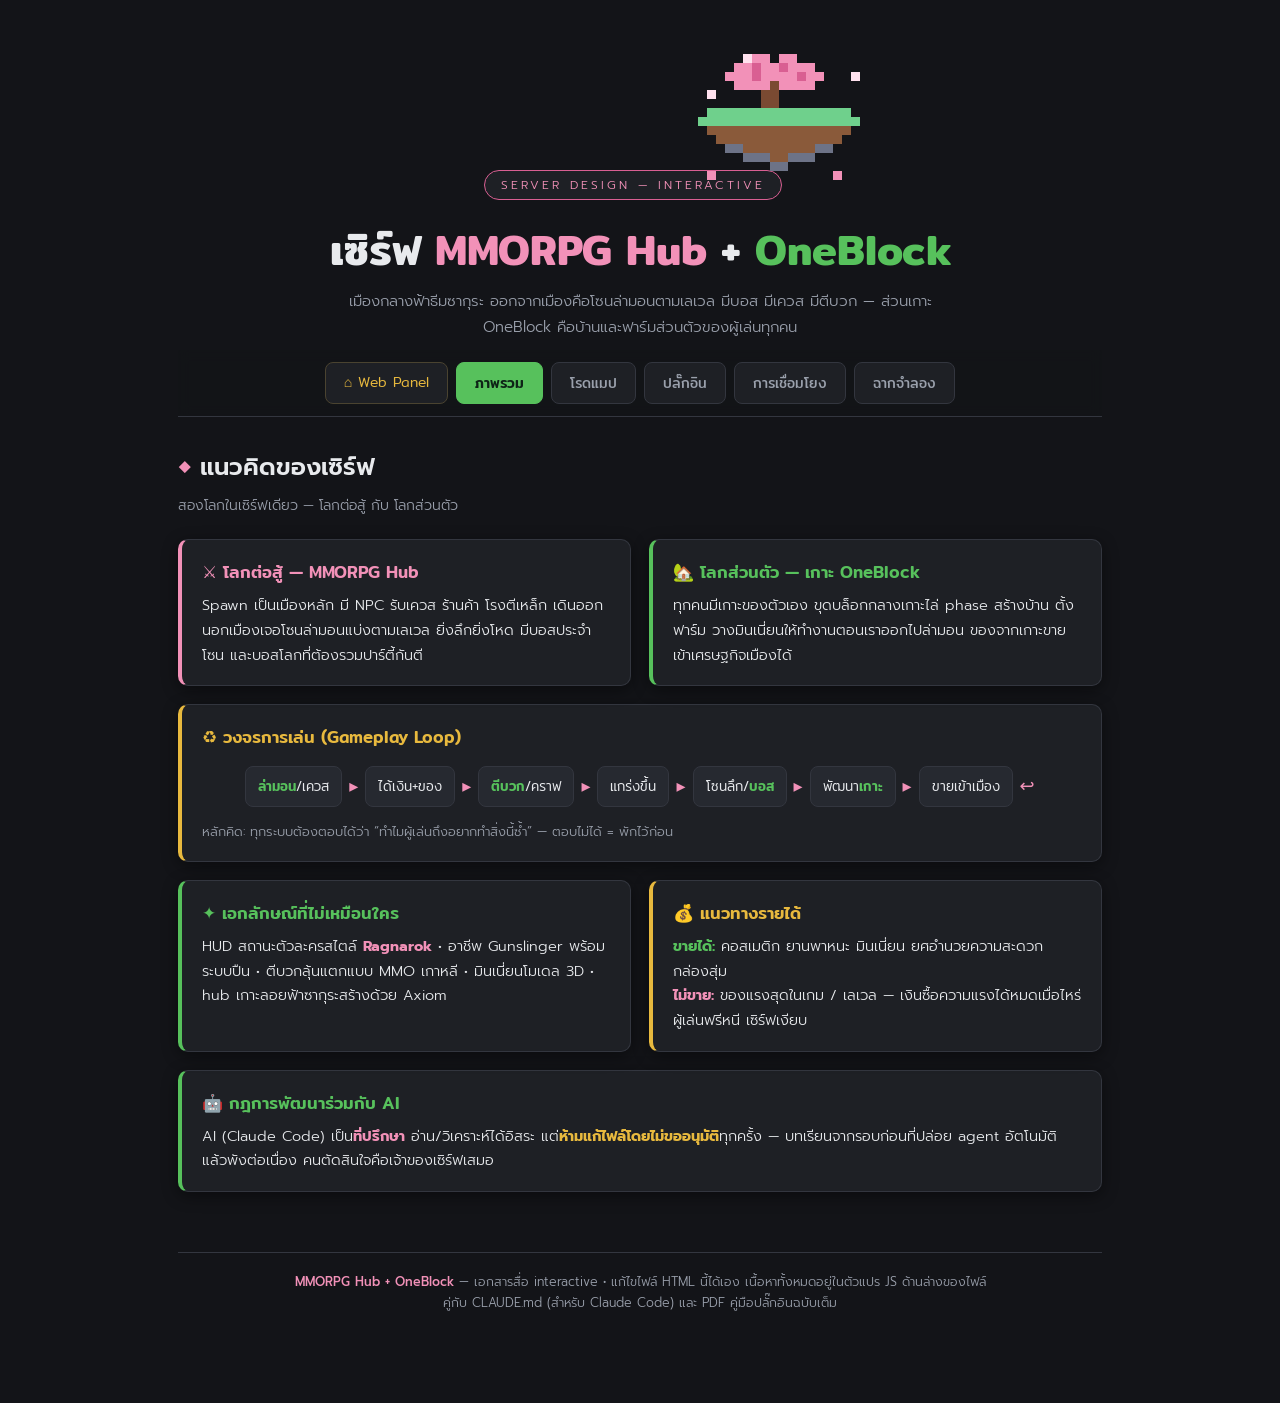
==== plan.html @ 35eacc2f "รวมแผนเซิร์ฟ interactive เข้าเว็บเป็น plan.html + เปลี่ยนธีมทั้งเว็บเป็นโทนเข้มเรียบสไตล์ Minecraft " ====
<!DOCTYPE html>
<html lang="th">
<head>
<meta charset="UTF-8">
<meta name="viewport" content="width=device-width, initial-scale=1.0">
<title>แผนเซิร์ฟ MMORPG Hub + OneBlock</title>
<style>
  @import url('https://fonts.googleapis.com/css2?family=Mitr:wght@400;500;600&family=Prompt:wght@300;400;500;700&display=swap');

  :root{
    /* ธีม Minecraft โทนเข้มเรียบ — ชุดเดียวกับ web panel */
    --night:#131418;       /* พื้นหลังหลัก (deepslate) */
    --panel:#1e2025;       /* กล่อง */
    --panel2:#262930;
    --line:#33363f;        /* เส้นขอบบาง เรียบ */
    --sakura:#f291b8;      /* ซากุระ (ธีมเมือง hub) */
    --sakura-d:#d95f92;
    --grass:#57c15c;       /* เขียวหญ้า Minecraft */
    --gold:#e8b93e;        /* ทอง XP */
    --sky:#58a6ff;
    --text:#e8eaed;
    --dim:#9aa0ac;
    --shadow:0 4px 16px rgba(0,0,0,.45);
  }
  *{margin:0;padding:0;box-sizing:border-box;}
  html{scroll-behavior:smooth;}
  body{
    background:var(--night);
    color:var(--text);
    font-family:'Prompt','Sarabun',system-ui,sans-serif;
    font-weight:300;
    line-height:1.7;
  }
  h1,h2,h3,.mc{font-family:'Mitr','Prompt',sans-serif;}

  .wrap{max-width:960px;margin:0 auto;padding:0 18px 90px;}

  /* ---------- HERO ---------- */
  header{text-align:center;padding:46px 0 10px;}
  .eyebrow{
    display:inline-block;font-size:12px;letter-spacing:3px;color:var(--sakura);
    border:1px solid var(--sakura-d);border-radius:20px;padding:4px 16px;
    background:var(--panel);margin-bottom:22px;
  }
  #island{margin:8px auto 6px;image-rendering:pixelated;}
  header h1{font-size:clamp(26px,5vw,42px);font-weight:600;line-height:1.35;}
  header h1 .pink{color:var(--sakura);}
  header h1 .green{color:var(--grass);}
  header p.sub{color:var(--dim);max-width:620px;margin:10px auto 0;font-size:15px;}

  /* ---------- HOTBAR NAV ---------- */
  nav{
    position:sticky;top:0;z-index:50;display:flex;justify-content:center;gap:8px;
    padding:12px 6px;background:rgba(19,20,24,.9);backdrop-filter:blur(6px);
    border-bottom:1px solid var(--line);flex-wrap:wrap;
  }
  nav button, nav a.back{
    font-family:'Mitr',sans-serif;font-size:14px;color:var(--dim);
    background:var(--panel);border:1px solid var(--line);border-radius:8px;
    padding:8px 18px;cursor:pointer;transition:all .12s;text-decoration:none;display:inline-block;
  }
  nav button:hover, nav a.back:hover{color:var(--text);border-color:var(--grass);}
  nav button.on{
    color:#0e2417;background:var(--grass);border-color:var(--grass);font-weight:500;
  }
  nav a.back{color:var(--gold);border-color:#4a4330;}
  nav button:focus-visible{outline:3px solid var(--gold);outline-offset:2px;}

  main section{display:none;padding-top:30px;}
  main section.show{display:block;animation:fade .3s ease;}
  @keyframes fade{from{opacity:0;transform:translateY(8px);}to{opacity:1;transform:none;}}
  @media (prefers-reduced-motion:reduce){ main section.show{animation:none;} }

  .sec-title{font-size:24px;font-weight:600;margin-bottom:6px;}
  .sec-title::before{content:"◆ ";color:var(--sakura);}
  .sec-sub{color:var(--dim);font-size:14px;margin-bottom:22px;}

  /* ---------- PANELS — สีคาดซ้ายบอกหมวด แยกกันชัด ---------- */
  .panel{
    background:var(--panel);border:1px solid var(--line);border-left:4px solid var(--grass);
    border-radius:10px;box-shadow:var(--shadow);
    padding:18px 20px;margin-bottom:18px;
  }
  .panel h3{font-size:17px;font-weight:500;color:var(--grass);margin-bottom:6px;}
  .panel.pink{border-left-color:var(--sakura);}
  .panel.pink h3{color:var(--sakura);}
  .panel.gold{border-left-color:var(--gold);}
  .panel.gold h3{color:var(--gold);}
  .panel p{font-size:14.5px;}
  .grid2{display:grid;grid-template-columns:1fr 1fr;gap:18px;}
  @media(max-width:680px){.grid2{grid-template-columns:1fr;}}

  /* ---------- GAMEPLAY LOOP ---------- */
  .loop{display:flex;flex-wrap:wrap;justify-content:center;align-items:center;gap:4px;margin:14px 0;}
  .loop .node{
    background:var(--panel2);border:1px solid var(--line);border-radius:8px;padding:8px 12px;
    font-size:13.5px;font-family:'Mitr';
  }
  .loop .node b{color:var(--grass);font-weight:500;}
  .loop .arw{color:var(--sakura);font-size:18px;padding:0 3px;}

  /* ---------- ROADMAP — สีคาดซ้ายประจำเฟส ---------- */
  .phase{
    border:1px solid var(--line);border-left:4px solid var(--grass);border-radius:10px;
    background:var(--panel);box-shadow:var(--shadow);
    margin-bottom:18px;position:relative;overflow:hidden;
  }
  .phase.p2{border-left-color:var(--sky);}
  .phase.p3{border-left-color:var(--gold);}
  .phase.p4{border-left-color:var(--sakura);}
  .phase .ph-head{
    display:flex;align-items:center;gap:12px;padding:12px 18px;cursor:pointer;
    border-bottom:1px solid var(--line);
  }
  .phase .lv{
    font-family:'Mitr';font-size:13px;background:var(--grass);color:#0e2417;
    padding:3px 12px;border-radius:7px;white-space:nowrap;
  }
  .phase.p2 .lv{background:var(--sky);color:#0d2236;}
  .phase.p3 .lv{background:var(--gold);color:#3a2a08;}
  .phase.p4 .lv{background:var(--sakura);color:#3a0f24;}
  .phase .ph-head h3{font-size:17px;font-weight:500;flex:1;}
  .phase .ph-head .goal{font-size:12.5px;color:var(--dim);display:block;font-weight:300;font-family:'Prompt';}
  .phase .chev{color:var(--sakura);font-family:'Mitr';transition:transform .15s;}
  .phase.open .chev{transform:rotate(90deg);}
  .phase .ph-body{display:none;padding:14px 20px;}
  .phase.open .ph-body{display:block;}
  .quest{display:flex;gap:10px;align-items:flex-start;font-size:14px;padding:5px 0;cursor:pointer;}
  .quest .box{
    width:18px;height:18px;min-width:18px;border:2px solid var(--line);border-radius:4px;
    background:var(--night);margin-top:4px;position:relative;
  }
  .quest.done .box{background:var(--grass);border-color:var(--grass);}
  .quest.done .box::after{content:"✕";position:absolute;inset:-4px 0 0 2px;color:#0e2417;font-size:13px;font-weight:700;}
  .quest.done span{color:var(--dim);text-decoration:line-through;}
  .xpwrap{padding:0 20px 16px;}
  .xpbar{height:12px;border:1px solid var(--line);border-radius:6px;background:var(--night);overflow:hidden;}
  .xpbar i{display:block;height:100%;background:repeating-linear-gradient(90deg,var(--grass) 0 8px,#46a34b 8px 16px);width:0;transition:width .3s;}
  .xptext{font-size:11.5px;color:var(--dim);margin-top:4px;font-family:'Mitr';}

  /* ---------- PLUGIN GRID ---------- */
  .filters{display:flex;gap:8px;flex-wrap:wrap;margin-bottom:16px;}
  .filters button{
    font-family:'Mitr';font-size:12.5px;background:var(--panel);color:var(--dim);
    border:1px solid var(--line);border-radius:8px;padding:5px 14px;cursor:pointer;
  }
  .filters button.on{color:#0e2417;background:var(--grass);border-color:var(--grass);}
  .pgrid{display:grid;grid-template-columns:repeat(auto-fill,minmax(210px,1fr));gap:14px;}
  .pcard{
    border:1px solid var(--line);border-top:4px solid var(--line);border-radius:10px;
    background:var(--panel);box-shadow:var(--shadow);
    padding:12px 14px;cursor:pointer;transition:transform .12s,border-color .12s;
  }
  .pcard:hover{transform:translateY(-3px);}
  .pcard .tier{font-size:10.5px;letter-spacing:1.5px;font-family:'Mitr';}
  .pcard h4{font-family:'Mitr';font-weight:500;font-size:16px;margin:2px 0 4px;}
  .pcard p{font-size:12.5px;color:var(--dim);line-height:1.55;}
  .pcard[data-cat="found"]{border-top-color:var(--grass);}  .pcard[data-cat="found"] .tier{color:var(--grass);}
  .pcard[data-cat="core"]{border-top-color:var(--sakura);}  .pcard[data-cat="core"] .tier{color:var(--sakura);}
  .pcard[data-cat="eco"]{border-top-color:var(--gold);}     .pcard[data-cat="eco"] .tier{color:var(--gold);}
  .pcard[data-cat="safe"]{border-top-color:var(--sky);}     .pcard[data-cat="safe"] .tier{color:var(--sky);}

  /* ---------- MODAL ---------- */
  .modal-bg{
    position:fixed;inset:0;background:rgba(10,12,22,.8);z-index:100;
    display:none;align-items:flex-start;justify-content:center;padding:30px 14px;overflow-y:auto;
  }
  .modal-bg.show{display:flex;}
  .modal{
    background:var(--panel);border:1px solid var(--line);border-top:4px solid var(--sakura);
    border-radius:12px;box-shadow:var(--shadow);
    max-width:640px;width:100%;padding:22px 24px;position:relative;
  }
  .modal .close{
    position:absolute;top:10px;right:12px;background:var(--night);color:var(--sakura);
    border:1px solid var(--line);border-radius:7px;font-family:'Mitr';font-size:14px;padding:2px 12px;cursor:pointer;
  }
  .modal h3{font-size:21px;font-weight:600;color:var(--sakura);margin-bottom:2px;}
  .modal .cat{font-size:12px;color:var(--dim);font-family:'Mitr';letter-spacing:1px;margin-bottom:12px;}
  .modal h5{font-family:'Mitr';font-weight:500;font-size:14px;color:var(--grass);margin:14px 0 4px;}
  .modal h5::before{content:"▸ ";color:var(--sakura);}
  .modal p,.modal li{font-size:14px;}
  .modal ul{margin-left:20px;}
  .cmd{width:100%;border-collapse:collapse;margin-top:6px;font-size:12.5px;}
  .cmd td{border:1px solid var(--line);padding:5px 9px;vertical-align:top;}
  .cmd td:first-child{font-family:'Consolas',monospace;color:var(--gold);white-space:nowrap;background:var(--night);}

  /* ---------- LAYERS — เลขชั้นสีทึบ มองแยกชั้นทันที ---------- */
  .layer{display:flex;gap:0;border:1px solid var(--line);border-radius:10px;box-shadow:var(--shadow);margin-bottom:10px;background:var(--panel);overflow:hidden;}
  .layer .no{
    min-width:56px;display:flex;align-items:center;justify-content:center;
    font-family:'Mitr';font-size:20px;font-weight:600;color:#131418;
  }
  .layer .lb{padding:10px 16px;flex:1;}
  .layer .lb b{font-family:'Mitr';font-weight:500;font-size:15px;display:block;}
  .layer .lb span{font-size:13px;color:var(--dim);}
  .layer .lb .chips{margin-top:5px;display:flex;flex-wrap:wrap;gap:5px;}
  .chip{font-size:11.5px;font-family:'Mitr';border:1px solid var(--line);border-radius:6px;padding:1px 9px;background:var(--night);color:var(--dim);}
  .l5 .no{background:var(--sakura);} .l4 .no{background:#b07ce8;} .l3 .no{background:var(--gold);}
  .l2 .no{background:var(--sky);} .l1 .no{background:var(--grass);}
  .l5{border-left:4px solid var(--sakura);} .l4{border-left:4px solid #b07ce8;} .l3{border-left:4px solid var(--gold);}
  .l2{border-left:4px solid var(--sky);} .l1{border-left:4px solid var(--grass);}
  .dig{text-align:center;color:var(--dim);font-size:12px;margin:2px 0 8px;font-family:'Mitr';}

  /* ---------- SCENARIOS ---------- */
  .scn-tabs{display:flex;gap:6px;flex-wrap:wrap;margin-bottom:16px;}
  .scn-tabs button{
    font-family:'Mitr';font-size:13px;background:var(--panel);color:var(--dim);
    border:1px solid var(--line);border-radius:8px;padding:6px 14px;cursor:pointer;
  }
  .scn-tabs button.on{background:var(--grass);color:#0e2417;border-color:var(--grass);}
  .dialog{border:1px solid var(--line);border-left:4px solid var(--gold);border-radius:10px;background:var(--panel);box-shadow:var(--shadow);padding:18px 20px;min-height:170px;}
  .dialog .who{font-family:'Mitr';color:var(--gold);font-size:13px;letter-spacing:1px;}
  .dialog .txt{font-size:15px;margin:6px 0 14px;min-height:64px;}
  .dialog .txt b{color:var(--sakura);font-weight:500;}
  .dialog .ctr{display:flex;justify-content:space-between;align-items:center;}
  .dialog .step-ind{font-family:'Mitr';font-size:12px;color:var(--dim);}
  .dialog button{
    font-family:'Mitr';font-size:14px;background:var(--sakura);color:#3a0f24;
    border:none;border-radius:8px;padding:7px 18px;cursor:pointer;
  }
  .dialog button:hover:not(:disabled){background:#f6a8ca;}
  .dialog button:disabled{opacity:.35;cursor:default;}

  footer{margin-top:60px;text-align:center;color:var(--dim);font-size:12.5px;border-top:1px solid var(--line);padding-top:18px;}
  footer b{color:var(--sakura);font-weight:500;}
</style>
</head>
<body>
<div class="wrap">

<header>
  <div class="eyebrow">SERVER DESIGN — INTERACTIVE</div>
  <div id="island"></div>
  <h1>เซิร์ฟ <span class="pink">MMORPG Hub</span> + <span class="green">OneBlock</span></h1>
  <p class="sub">เมืองกลางฟ้าธีมซากุระ ออกจากเมืองคือโซนล่ามอนตามเลเวล มีบอส มีเควส มีตีบวก — ส่วนเกาะ OneBlock คือบ้านและฟาร์มส่วนตัวของผู้เล่นทุกคน</p>
</header>

<nav id="nav">
  <a class="back" href="index.html">⌂ Web Panel</a>
  <button data-t="overview" class="on">ภาพรวม</button>
  <button data-t="roadmap">โรดแมป</button>
  <button data-t="plugins">ปลั๊กอิน</button>
  <button data-t="arch">การเชื่อมโยง</button>
  <button data-t="scn">ฉากจำลอง</button>
</nav>

<main>

<!-- ============ OVERVIEW ============ -->
<section id="overview" class="show">
  <div class="sec-title">แนวคิดของเซิร์ฟ</div>
  <div class="sec-sub">สองโลกในเซิร์ฟเดียว — โลกต่อสู้ กับ โลกส่วนตัว</div>

  <div class="grid2">
    <div class="panel pink">
      <h3>⚔ โลกต่อสู้ — MMORPG Hub</h3>
      <p>Spawn เป็นเมืองหลัก มี NPC รับเควส ร้านค้า โรงตีเหล็ก เดินออกนอกเมืองเจอโซนล่ามอนแบ่งตามเลเวล ยิ่งลึกยิ่งโหด มีบอสประจำโซน และบอสโลกที่ต้องรวมปาร์ตี้กันตี</p>
    </div>
    <div class="panel">
      <h3>🏡 โลกส่วนตัว — เกาะ OneBlock</h3>
      <p>ทุกคนมีเกาะของตัวเอง ขุดบล็อกกลางเกาะไล่ phase สร้างบ้าน ตั้งฟาร์ม วางมินเนี่ยนให้ทำงานตอนเราออกไปล่ามอน ของจากเกาะขายเข้าเศรษฐกิจเมืองได้</p>
    </div>
  </div>

  <div class="panel gold">
    <h3>♻ วงจรการเล่น (Gameplay Loop)</h3>
    <div class="loop">
      <span class="node"><b>ล่ามอน</b>/เควส</span><span class="arw">▸</span>
      <span class="node">ได้เงิน+ของ</span><span class="arw">▸</span>
      <span class="node"><b>ตีบวก</b>/คราฟ</span><span class="arw">▸</span>
      <span class="node">แกร่งขึ้น</span><span class="arw">▸</span>
      <span class="node">โซนลึก/<b>บอส</b></span><span class="arw">▸</span>
      <span class="node">พัฒนา<b>เกาะ</b></span><span class="arw">▸</span>
      <span class="node">ขายเข้าเมือง</span><span class="arw">↩</span>
    </div>
    <p style="color:var(--dim);font-size:13px;">หลักคิด: ทุกระบบต้องตอบได้ว่า &ldquo;ทำไมผู้เล่นถึงอยากทำสิ่งนี้ซ้ำ&rdquo; — ตอบไม่ได้ = พักไว้ก่อน</p>
  </div>

  <div class="grid2">
    <div class="panel">
      <h3>✦ เอกลักษณ์ที่ไม่เหมือนใคร</h3>
      <p>HUD สถานะตัวละครสไตล์ <b style="color:var(--sakura)">Ragnarok</b> &bull; อาชีพ Gunslinger พร้อมระบบปืน &bull; ตีบวกลุ้นแตกแบบ MMO เกาหลี &bull; มินเนี่ยนโมเดล 3D &bull; hub เกาะลอยฟ้าซากุระสร้างด้วย Axiom</p>
    </div>
    <div class="panel gold">
      <h3>💰 แนวทางรายได้</h3>
      <p><b style="color:var(--grass)">ขายได้:</b> คอสเมติก ยานพาหนะ มินเนี่ยน ยศอำนวยความสะดวก กล่องสุ่ม<br>
      <b style="color:var(--sakura)">ไม่ขาย:</b> ของแรงสุดในเกม / เลเวล — เงินซื้อความแรงได้หมดเมื่อไหร่ ผู้เล่นฟรีหนี เซิร์ฟเงียบ</p>
    </div>
  </div>

  <div class="panel">
    <h3>🤖 กฎการพัฒนาร่วมกับ AI</h3>
    <p>AI (Claude Code) เป็น<b style="color:var(--sakura)">ที่ปรึกษา</b> อ่าน/วิเคราะห์ได้อิสระ แต่<b style="color:var(--gold)">ห้ามแก้ไฟล์โดยไม่ขออนุมัติ</b>ทุกครั้ง — บทเรียนจากรอบก่อนที่ปล่อย agent อัตโนมัติแล้วพังต่อเนื่อง คนตัดสินใจคือเจ้าของเซิร์ฟเสมอ</p>
  </div>
</section>

<!-- ============ ROADMAP ============ -->
<section id="roadmap">
  <div class="sec-title">โรดแมป 4 เฟส</div>
  <div class="sec-sub">คลิกหัวข้อเพื่อกางเควสของแต่ละเฟส — ติ๊กงานที่ทำเสร็จได้เลย (XP bar จะขยับ)</div>
  <div id="phases"></div>
  <div class="panel pink">
    <h3>ทำไมต้องเรียงแบบนี้</h3>
    <p>ทำ &ldquo;สนุกใน 30 นาทีแรก&rdquo; ให้ได้ก่อน แล้วค่อยเติมของที่ทำให้คนอยู่ยาว — ห้ามลงปลั๊กอินทีเดียว 20 ตัว เพราะ balance ไม่ไหวและ config ชนกัน (เจอมาแล้ว)</p>
  </div>
</section>

<!-- ============ PLUGINS ============ -->
<section id="plugins">
  <div class="sec-title">คลังปลั๊กอิน</div>
  <div class="sec-sub">คลิกการ์ดเพื่อดูหลักการทำงาน คำสั่ง และการเชื่อมกับตัวอื่น</div>
  <div class="filters" id="filters">
    <button data-f="all" class="on">ทั้งหมด</button>
    <button data-f="found">รากฐาน</button>
    <button data-f="core">เนื้อหาเกม</button>
    <button data-f="eco">เศรษฐกิจ/UI</button>
    <button data-f="safe">ความปลอดภัย</button>
  </div>
  <div class="pgrid" id="pgrid"></div>
</section>

<!-- ============ ARCHITECTURE ============ -->
<section id="arch">
  <div class="sec-title">สถาปัตยกรรม 5 ชั้น</div>
  <div class="sec-sub">ชั้นล่างคือรากฐานที่ทุกตัวพึ่งพา — ลงจากชั้น 1 ขึ้นไปทีละชั้น เทสทุกชั้นก่อนไปต่อ</div>

  <div class="layer l5"><div class="no">5</div><div class="lb"><b>หน้าตา / UI</b><span>แสดงข้อมูลจากทุกชั้นให้ผู้เล่นเห็น ผ่านตัวแปร PlaceholderAPI</span>
    <div class="chips"><span class="chip">TAB</span><span class="chip">DecentHolograms</span><span class="chip">HUD Ragnarok (ItemsAdder)</span></div></div></div>
  <div class="dig">▲ ดึงข้อมูลจากชั้นล่างขึ้นมาแสดง</div>
  <div class="layer l4"><div class="no">4</div><div class="lb"><b>Gameplay</b><span>เนื้อหาเกมจริง: มอน บอส เควส ปาร์ตี้ กล่องสุ่ม ตลาด</span>
    <div class="chips"><span class="chip">MythicMobs</span><span class="chip">BetonQuest</span><span class="chip">Parties</span><span class="chip">Crates</span><span class="chip">AuctionHouse</span></div></div></div>
  <div class="dig">▲ ใช้ไอเทม/อาชีพจากชั้น 3 เป็นวัตถุดิบ</div>
  <div class="layer l3"><div class="no">3</div><div class="lb"><b>ไอเทม / อาชีพ</b><span>อาวุธ ปืน stat อาชีพ texture โมเดล 3D</span>
    <div class="chips"><span class="chip">MMOItems</span><span class="chip">MMOCore</span><span class="chip">ItemsAdder</span><span class="chip">ModelEngine</span></div></div></div>
  <div class="dig">▲ อยู่บนโลก/พื้นที่ของชั้น 2</div>
  <div class="layer l2"><div class="no">2</div><div class="lb"><b>โลก / พื้นที่</b><span>เกาะส่วนตัว เขตโซน NPC ประจำจุด</span>
    <div class="chips"><span class="chip">BentoBox (OneBlock)</span><span class="chip">WorldGuard</span><span class="chip">Citizens</span></div></div></div>
  <div class="dig">▲ ทุกอย่างวิ่งบนรากฐานชั้น 1</div>
  <div class="layer l1"><div class="no">1</div><div class="lb"><b>รากฐาน — ลงก่อนเสมอ</b><span>สิทธิ์ เงิน ตัวกลางข้อมูล คำสั่งพื้นฐาน log ย้อนหลัง</span>
    <div class="chips"><span class="chip">LuckPerms</span><span class="chip">Vault</span><span class="chip">PlaceholderAPI</span><span class="chip">EssentialsX</span><span class="chip">CoreProtect</span></div></div></div>

  <div class="panel" style="margin-top:22px;">
    <h3>เส้นทางข้อมูลที่สำคัญที่สุด 3 เส้น</h3>
    <p style="font-size:13.5px;">
    <b style="color:var(--sakura)">MythicMobs → MMOItems</b> — บอสดรอปไอเทม RPG ได้ตรงๆ (ค่ายพันธมิตร)<br>
    <b style="color:var(--gold)">ทุกตัว → Vault</b> — เงินเควส ร้านค้า ประมูล มอนดรอปเงิน วิ่งผ่านปลั๊กไฟกลางตัวเดียว<br>
    <b style="color:var(--grass)">ทุกตัว → PlaceholderAPI</b> — HUD Ragnarok ดึง HP/เลเวล/เงิน มาโชว์ผ่านตัวแปร เช่น <span style="font-family:monospace;color:var(--gold)">%mmocore_level%</span></p>
  </div>
</section>

<!-- ============ SCENARIOS ============ -->
<section id="scn">
  <div class="sec-title">ฉากจำลอง — ปลั๊กอินทำงานร่วมกันยังไง</div>
  <div class="sec-sub">เลือกฉาก แล้วกด &ldquo;ถัดไป&rdquo; ไล่ดูทีละขั้นเหมือนบทสนทนาในเกม</div>
  <div class="scn-tabs" id="scnTabs"></div>
  <div class="dialog">
    <div class="who" id="dgWho"></div>
    <div class="txt" id="dgTxt"></div>
    <div class="ctr">
      <span class="step-ind" id="dgInd"></span>
      <div>
        <button id="dgPrev">◂ ก่อนหน้า</button>
        <button id="dgNext">ถัดไป ▸</button>
      </div>
    </div>
  </div>
</section>

</main>

<footer>
  <p><b>MMORPG Hub + OneBlock</b> — เอกสารสื่อ interactive &bull; แก้ไขไฟล์ HTML นี้ได้เอง เนื้อหาทั้งหมดอยู่ในตัวแปร JS ด้านล่างของไฟล์<br>คู่กับ CLAUDE.md (สำหรับ Claude Code) และ PDF คู่มือปลั๊กอินฉบับเต็ม</p>
</footer>
</div>

<!-- ============ MODAL ============ -->
<div class="modal-bg" id="modalBg">
  <div class="modal">
    <button class="close" id="mClose">✕ ปิด</button>
    <h3 id="mName"></h3>
    <div class="cat" id="mCat"></div>
    <h5>หลักการทำงาน</h5><p id="mHow"></p>
    <h5>คำสั่งที่ใช้บ่อย</h5><table class="cmd" id="mCmd"></table>
    <h5>เชื่อมกับปลั๊กอินอื่น</h5><p id="mLink"></p>
  </div>
</div>

<script>
/* ================= PIXEL ART: เกาะลอยฟ้าซากุระ ================= */
(function(){
  const map = [
    "......WPP.PP..........",
    ".....PPDPPDPPP........",
    "....PPPDPPPPDPP...W...",
    ".....PPPPTPPPP........",
    "..W.....TT............",
    "........TT............",
    "..GGGGGGGGGGGGGGGG....",
    ".GGGGGGGGGGGGGGGGGG...",
    "..BBBBBBBBBBBBBBBB....",
    "...BBBBBBBBBBBBBB.....",
    "....SSBBBBBBBBSS......",
    "......SSSBBSSS........",
    ".........SS...........",
    "..P.............P....."
  ];
  const col = {P:"#f291b8",D:"#d95f92",W:"#ffe1ee",T:"#7a4a32",G:"#6fd08c",B:"#8a5a3a",S:"#6d7387"};
  const px = 9;
  let sh = [];
  map.forEach((row,y)=>{ [...row].forEach((c,x)=>{ if(col[c]) sh.push(`${x*px}px ${y*px}px 0 ${col[c]}`); }); });
  const el = document.getElementById('island');
  el.style.cssText = `width:${px}px;height:${px}px;box-shadow:${sh.join(',')};margin-bottom:${map.length*px}px;transform:translateX(-${map[0].length*px/2}px);display:inline-block;`;
})();

/* ================= NAV ================= */
const nav = document.getElementById('nav');
nav.addEventListener('click', e=>{
  const b = e.target.closest('button'); if(!b) return;
  nav.querySelectorAll('button').forEach(x=>x.classList.remove('on'));
  b.classList.add('on');
  document.querySelectorAll('main section').forEach(s=>s.classList.remove('show'));
  document.getElementById(b.dataset.t).classList.add('show');
});

/* ================= ROADMAP (state ในหน่วยความจำเท่านั้น) ================= */
const phases = [
 {lv:"เฟส 1", cls:"", name:"แกนเกมขั้นต่ำ", goal:"เป้าหมาย: สนุกภายใน 30 นาทีแรก → เปิดให้เพื่อนเทส", q:[
   "ตั้งเซิร์ฟ Paper + Java 21 + LuckPerms, Vault, PlaceholderAPI, EssentialsX",
   "ความปลอดภัย: CoreProtect + WorldGuard ครอบเขต spawn + backup อัตโนมัติ",
   "Spawn ชั่วคราว + โซนมอน 2-3 โซนแรก (MythicMobs)",
   "อาวุธ/เกราะพื้นฐานประจำโซน (MMOItems)",
   "ระบบเงิน — มอนดรอปเงิน/วัตถุดิบ",
   "Citizens NPC ตัวแรกในเมือง + TAB"]},
 {lv:"เฟส 2", cls:"p2", name:"ความลึกของเกม", goal:"เป้าหมาย: เล่นแล้วมีเป้าให้ไล่", q:[
   "เควสหลักต่อโซน + เควสรายวัน (BetonQuest)",
   "บอสประจำโซน + บอสโลก",
   "ตีบวก/อัปเกรดไอเทม — กำหนดโอกาสสำเร็จ/แตก",
   "อาชีพ 2-3 อาชีพแรก รวม Gunslinger (MMOCore)",
   "HUD สถานะสไตล์ Ragnarok",
   "Party/Guild + Anti-cheat"]},
 {lv:"เฟส 3", cls:"p3", name:"OneBlock + รายได้", goal:"เป้าหมาย: ผู้เล่นอยู่ยาว + เริ่มมีรายได้", q:[
   "ผูกเกาะเข้าเศรษฐกิจหลัก — ของจากเกาะขายในเมืองได้",
   "Island Level ปลดล็อคสิทธิ์ (ขนาดเกาะ/สมาชิก/warp)",
   "มินเนี่ยนช่วยฟาร์ม + คอสเมติก + ยานพาหนะ",
   "ยศ progression + donor + กล่องสุ่ม + ตลาดประมูล",
   "ร้านเติมเงินผูกเว็บ + โหวตเซิร์ฟรับรางวัล",
   "Leaderboard + Hologram"]},
 {lv:"เฟส 4", cls:"p4", name:"โปรเจกต์ขั้นสูง", goal:"เป้าหมาย: ของที่ไม่มีใครเหมือน", q:[
   "Web Panel จัดการไอเทม + พรีวิว (โปรเจกต์แยก)",
   "ระบบปลูกผัก custom มี gameplay จริง (อาจเขียนปลั๊กอินเอง)",
   "นำเข้า map hub เกาะลอยฟ้าซากุระจาก Axiom"]}
];
const phWrap = document.getElementById('phases');
phases.forEach((p,i)=>{
  const d = document.createElement('div');
  d.className = 'phase '+p.cls+(i===0?' open':'');
  d.innerHTML = `<div class="ph-head"><span class="lv">${p.lv}</span>
    <h3>${p.name}<span class="goal">${p.goal}</span></h3><span class="chev">▸</span></div>
    <div class="ph-body">${p.q.map((q,j)=>`<div class="quest" data-p="${i}" data-q="${j}"><span class="box"></span><span>${q}</span></div>`).join('')}</div>
    <div class="xpwrap"><div class="xpbar"><i></i></div><div class="xptext">0 / ${p.q.length} เควสสำเร็จ</div></div>`;
  phWrap.appendChild(d);
  d.querySelector('.ph-head').addEventListener('click',()=>d.classList.toggle('open'));
});
phWrap.addEventListener('click', e=>{
  const q = e.target.closest('.quest'); if(!q) return;
  q.classList.toggle('done');
  const ph = q.closest('.phase');
  const total = ph.querySelectorAll('.quest').length;
  const done = ph.querySelectorAll('.quest.done').length;
  ph.querySelector('.xpbar i').style.width = (done/total*100)+'%';
  ph.querySelector('.xptext').textContent = `${done} / ${total} เควสสำเร็จ${done===total?' — เฟสนี้เคลียร์! ✦':''}`;
});

/* ================= PLUGINS ================= */
const plugins = [
 {n:"LuckPerms",cat:"found",tier:"รากฐาน • ฟรี",s:"จัดการสิทธิ์และกลุ่มยศทุกอย่างในเซิร์ฟ",
  how:"ทุกความสามารถของทุกปลั๊กอินถูกคุมด้วย permission node — LuckPerms คือคนตัดสินว่าใครใช้อะไรได้ ทำงานเป็นกลุ่มยศที่สืบทอดกันได้ เช่น VIP สืบทอดทุกอย่างจาก Member แล้วเพิ่มสิทธิ์พิเศษ",
  cmd:[["/lp creategroup vip","สร้างกลุ่มยศ"],["/lp group vip permission set essentials.fly true","ให้กลุ่มบินได้"],["/lp user Taro parent set vip","ตั้งยศผู้เล่น"],["/lp group vip meta setprefix \"&6[VIP] \"","คำนำหน้าชื่อสีทอง"],["/lp editor","แก้ทั้งหมดผ่านหน้าเว็บ (สะดวกสุด)"]],
  link:"prefix ส่งให้ TAB แสดงบนหัว/tablist • ยศ donor คือคำสั่ง lp ที่ Tebex รันอัตโนมัติหลังเติมเงิน • Island Level ปลดล็อคสิทธิ์ผ่าน permission"},
 {n:"Vault + EssentialsX",cat:"found",tier:"รากฐาน • ฟรี",s:"ปลั๊กไฟกลางระบบเงิน + คำสั่งพื้นฐานครบชุด",
  how:"Vault ไม่มีหน้าตา — เป็นตัวกลางให้ปลั๊กอินเงินคุยภาษาเดียวกัน ส่วน EssentialsX คือชุดคำสั่งพื้นฐาน (บ้าน วาร์ป kit) และเป็นตัวเก็บยอดเงินจริงให้ Vault เสียบ",
  cmd:[["/setspawn , /spawn","ตั้ง/กลับจุดเกิด"],["/sethome , /home","บ้านส่วนตัว (จำกัดตามยศได้)"],["/setwarp โซน1","จุดวาร์ปปากทางเข้าโซน"],["/eco give Taro 1000","ให้เงิน (ใช้เทส)"],["/pay ชื่อ จำนวน","โอนเงินหากัน"]],
  link:"เงินเควส ร้านค้า ประมูล มอนดรอปเงิน — ทุกอย่างวิ่งผ่าน Vault • %vault_eco_balance% โชว์เงินบน HUD"},
 {n:"PlaceholderAPI",cat:"found",tier:"รากฐาน • ฟรี",s:"ตัวแปรกลางเชื่อมข้อมูลทุกปลั๊กอิน — หัวใจของ HUD",
  how:"ปลั๊กอิน A อยากโชว์ข้อมูลของปลั๊กอิน B แค่พิมพ์ตัวแปร %ชื่อ_ค่า% ไม่ต้องรู้จักกันโดยตรง — HUD Ragnarok ทั้งจอสร้างจากตัวแปรพวกนี้",
  cmd:[["/papi ecloud download Vault","โหลดชุดตัวแปรของ Vault"],["/papi parse me %player_health%","เทสตัวแปรกับตัวเอง (ดีบักบ่อยสุด)"],["/papi reload","โหลดใหม่หลังติดตั้ง"]],
  link:"%mmocore_level% → HUD • %vault_eco_balance_formatted% → มุมจอ • %level_island_level% → leaderboard เกาะ • %parties_party_name% → tablist"},
 {n:"MMOItems",cat:"core",tier:"ไอเทม RPG • เสียเงิน",s:"อาวุธ/เกราะมี stat จริง + ตีบวก + ฝังอัญมณี + ปืน",
  how:"สร้างไอเทมที่มีค่า stat จริง (Attack, Crit, HP, Defense) แยก Type และ Tier (Common→Legendary) มีระบบตีบวกในตัว กำหนดโอกาสสำเร็จ/แตกได้ + Gem Socket + เงื่อนไขเลเวล/อาชีพ + สถานีคราฟ custom + รองรับปืน (GUN type) สำหรับ Gunslinger",
  cmd:[["/mi browse","GUI ดูไอเทมทั้งหมด หยิบได้เลย"],["/mi create SWORD ดาบซากุระ","สร้างไอเทมใหม่"],["/mi edit SWORD ดาบซากุระ","แก้ stat แบบจิ้มๆ ไม่ต้องแตะ yml"],["/mi give SWORD ดาบซากุระ Taro","ส่งให้ผู้เล่น"],["/mi station open forge Taro","เปิดสถานีตีบวก"]],
  link:"MythicMobs ดรอปไอเทมนี้ได้ตรงๆ • MMOCore ล็อคของตามอาชีพ/เลเวล • ItemsAdder ให้ texture ผ่าน CustomModelData • ขายในประมูลได้"},
 {n:"MythicMobs",cat:"core",tier:"มอน/บอส • ฟรี+Premium",s:"มอน custom ตั้ง HP สกิล ดรอป — หัวใจของโซนล่ามอน",
  how:"สร้างมอนจาก config: HP/ดาเมจ/ชื่อ/สกิลเขียนเป็นบรรทัด เช่น 'HP ต่ำกว่า 50% เรียกลูกน้อง' เหมาะทำบอสมีเฟส + Random Spawn เกิดเฉพาะเขตโซน + Drop Table กำหนดของและอัตราดรอป",
  cmd:[["/mm mobs spawn ZombieLv5 1","เสกมอนมาเทส"],["/mm mobs list","ดูมอนทั้งหมด"],["/mm spawners create โซน1_A ZombieLv5","จุดเกิดมอนตรงที่ยืน"],["/mm reload","โหลด config ใหม่"]],
  link:"ดรอป MMOItems + เงิน Vault ในตัว • ModelEngine ทำบอสเป็นโมเดล 3D • BetonQuest นับการฆ่าเป็นเควส • world boss ตั้งเวลาเกิด + ประกาศผ่าน Hologram"},
 {n:"MMOCore",cat:"core",tier:"อาชีพ/เลเวล • เสียเงิน",s:"อาชีพ สกิล เลเวล ค่า stat แบบ Ragnarok",
  how:"ระบบ RPG ของตัวผู้เล่น: อาชีพพร้อมสกิลประจำ, เลเวล + stat อัปเอง (STR/DEX/INT), เปลี่ยนคลาสเมื่อถึงเลเวล, mana/stamina, Profession (ขุดแร่ ตกปลา) — ค่ายเดียวกับ MMOItems เชื่อมไร้รอยต่อ",
  cmd:[["/class","ผู้เล่นเปิดเมนูเลือกอาชีพ"],["/attributes","หน้าอัปค่า stat"],["/mmocore admin level set Taro 10","ตั้งเลเวล (เทส)"],["/mmocore admin class set Taro Gunslinger","ตั้งอาชีพ"]],
  link:"ล็อคไอเทม MMOItems ตามอาชีพ • %mmocore_*% ส่งให้ HUD • XP จากมอน MythicMobs เข้าเลเวลนี้ • สกิล Gunslinger เขียนเป็น MythicMobs skill แล้วผูกเข้า"},
 {n:"BetonQuest",cat:"core",tier:"เควส • ฟรี",s:"เควสแบบสคริปต์ + บทสนทนา NPC แตกเส้นเรื่องได้",
  how:"ประกอบจาก 3 ส่วน: Objectives (ต้องทำอะไร) + Conditions (เงื่อนไข: เลเวล/โซน/ของ) + Events (ผลลัพธ์: เงิน/ของ/เปิดเควสถัดไป) — ต่อเป็นบทสนทนากับ NPC มีตัวเลือกคำตอบแบบ RPG จริง เควสรายวันมี schedule ในตัว",
  cmd:[["/bq reload","โหลดเควสใหม่"],["/bq objective Taro list","ดูเควสค้างของผู้เล่น"],["/bq event Taro pkg.reward","สั่ง event ตรงๆ (เทสรางวัล)"],["/bq version","เช็คว่าเชื่อมปลั๊กอินไหนสำเร็จ (สำคัญ!)"]],
  link:"Citizens = NPC ผู้ให้เควส • MythicMobs = เป้าฆ่า • MMOItems = ของรางวัล • Vault = เงิน • WorldGuard = เงื่อนไขอยู่ในโซน"},
 {n:"Citizens",cat:"core",tier:"NPC • ฟรี",s:"NPC ประจำเมือง — คลิกแล้วเปิดร้าน/เควส/วาร์ป",
  how:"สร้าง NPC ยืนประจำจุด ใส่สกิน ตั้งชื่อ กำหนดว่าคลิกแล้วเกิดอะไร — หัวใจของความรู้สึก 'เมือง MMORPG มีชีวิต'",
  cmd:[["/npc create ลุงช่างตีเหล็ก","สร้าง NPC ตรงที่ยืน"],["/npc skin ชื่อสกิน","เปลี่ยนสกิน"],["/npc command add server warp forge","คลิกแล้ววาร์ป"],["/npc select → /npc remove","เลือกและลบ"]],
  link:"BetonQuest ผูกบทสนทนาเควสกับ NPC โดยตรง • ร้านค้าเปิดผ่านการคลิก • ModelEngine เปลี่ยนเป็นโมเดล 3D ได้"},
 {n:"ItemsAdder + ModelEngine",cat:"eco",tier:"Texture/3D • เสียเงิน",s:"texture ไอเทม, HUD Ragnarok, โมเดล 3D บอส/พาหนะ/มินเนี่ยน",
  how:"เพิ่ม texture/โมเดล/HUD โดยผู้เล่นไม่ต้องลง mod — ทำงานผ่าน resource pack ที่เซิร์ฟส่งให้อัตโนมัติ ItemsAdder ทำไอเทม/บล็อก/พืช custom + HUD บนจอ ส่วน ModelEngine เสริมโมเดล 3D ขยับได้ (ทำจาก Blockbench)",
  cmd:[["/iazip","แพ็ค resource pack หลังเพิ่ม texture"],["/ia","GUI ดูของ custom ทั้งหมด"],["/iagive Taro ruby_sword","ส่งไอเทม custom"],["/meg reload","โหลดโมเดล 3D ใหม่"]],
  link:"ให้ texture กับ MMOItems • HUD ดึงค่าจาก PlaceholderAPI • โมเดลให้บอส MythicMobs + NPC + มินเนี่ยน + ยานพาหนะ • ⚠ ตัวที่ config ชนบ่อยสุด — แบ็คอัพก่อนอัปเดตทุกครั้ง"},
 {n:"BentoBox + AOneBlock",cat:"core",tier:"OneBlock • ฟรี",s:"เกาะส่วนตัว ขุดบล็อกไล่ phase + เลเวลเกาะ",
  how:"เฟรมเวิร์คเกาะ — ลง addon AOneBlock (ขุดบล็อกกลางเกาะวนไป เปลี่ยน phase) + Level (คำนวณเลเวลเกาะ) + Warps (ป้ายวาร์ปเยี่ยมเกาะ) แก้ไฟล์ phase ให้ดรอปวัตถุดิบพิเศษของเซิร์ฟได้",
  cmd:[["/ob","สร้าง/ไปเกาะตัวเอง"],["/ob team invite","ชวนเพื่อนเข้าเกาะ"],["/ob level","คำนวณเลเวลเกาะ"],["/oba count","(admin) ดู/แก้ phase เกาะ"]],
  link:"Island Level → ปลดล็อคสิทธิ์ผ่าน LuckPerms • ของจากเกาะขายเข้าเมือง (Vault) • phase ลึกดรอปวัตถุดิบคราฟ MMOItems — จุดเชื่อม OneBlock เข้า MMORPG"},
 {n:"ชุดเศรษฐกิจ",cat:"eco",tier:"เฟส 3 • ผสมฟรี/เสียเงิน",s:"ร้านค้า ประมูล กล่องสุ่ม เติมเงิน โหวต",
  how:"EconomyShopGUI/zShop = ร้านกลาง • zAuctionHouse = ตลาดประมูลของผู้เล่น (ที่ระบายไอเทมหายาก) • ExcellentCrates = กล่องสุ่มเปิดด้วยกุญแจ • Tebex = เว็บเติมเงิน จ่ายแล้วรันคำสั่งอัตโนมัติ • NuVotifier+VotingPlugin = โหวตเซิร์ฟรับรางวัล ดึงผู้เล่นใหม่",
  cmd:[["/shop , /sellall","ร้านค้ากลาง"],["/ah sell 5000","ลงประมูลของในมือ"],["/crates key give Taro daily 1","แจกกุญแจกล่อง"],["/vote","ดูลิงก์โหวต"]],
  link:"ทั้งหมดวิ่งผ่าน Vault • กล่องสุ่มใส่ MMOItems/คอสเมติกเป็นรางวัล • Tebex สั่ง LuckPerms ให้ยศอัตโนมัติหลังจ่าย"},
 {n:"CoreProtect + WorldGuard",cat:"safe",tier:"ความปลอดภัย • ฟรี",s:"log ย้อนหลัง + rollback + เขตห้ามพัง/ห้าม PvP",
  how:"CoreProtect บันทึกทุกการขุด/วาง/เปิดกล่อง ย้อนดูและ rollback ได้ — โดน grief แล้วไม่มีตัวนี้ = กู้ไม่ได้ WorldGuard ครอบ 'เขต' ตั้งกฎรายเขต: เมืองห้ามพัง โซนมอนเปิด PvP (คู่กับ WorldEdit ไว้เลือกพื้นที่)",
  cmd:[["/co inspect","จิ้มบล็อกดูประวัติใครทำอะไร"],["/co rollback u:ชื่อ t:2h r:30","ย้อนความเสียหาย 2 ชม. รัศมี 30"],["//wand","ไม้เลือกพื้นที่ (WorldEdit)"],["/rg define spawn_city","สร้างเขตจากพื้นที่ที่เลือก"],["/rg flag spawn_city pvp deny","ห้าม PvP ในเมือง"],["/rg flag zone1 greeting ข้อความ","ข้อความตอนเข้าโซน — บอกเลเวลโซนได้"]],
  link:"เขต WorldGuard = ขอบเขตโซนมอน (MythicMobs เกิดเฉพาะเขต) • BetonQuest ใช้ 'อยู่ในเขต' เป็นเงื่อนไขเควส"},
 {n:"TAB + Holograms + Parties + Anti-cheat",cat:"safe",tier:"UI/ระบบเสริม",s:"tablist สวย ป้ายลอย ปาร์ตี้ตีบอส กัน hack",
  how:"TAB แต่ง tablist/ชื่อบนหัว/scoreboard (ดึง prefix จาก LuckPerms + ค่าจาก PAPI) • DecentHolograms ทำป้ายลอย leaderboard/ประกาศบอส • Parties แชร์ XP/ดรอปตอนตีบอส • GrimAC (ฟรี) หรือ Vulcan (เสียเงิน ตั้งง่าย) กัน fly/killaura/speed",
  cmd:[["/tab reload","โหลด config TAB"],["/dh create ชื่อ","สร้างป้ายลอย"],["/party create , /party invite","ตั้ง/ชวนปาร์ตี้"],["/vulcan alerts","เปิดแจ้งเตือนคนโกง"]],
  link:"TAB โชว์ %parties_party_name% บน tablist • Hologram ประกาศ world boss ของ MythicMobs • ปาร์ตี้จำเป็นสำหรับบอสโซนที่ตีคนเดียวไม่ไหว"}
];
const pgrid = document.getElementById('pgrid');
const catName = {found:"รากฐาน",core:"เนื้อหาเกม",eco:"เศรษฐกิจ/UI",safe:"ความปลอดภัย"};
function renderPlugins(f){
  pgrid.innerHTML = plugins.map((p,i)=> (f==='all'||p.cat===f) ?
    `<div class="pcard" data-cat="${p.cat}" data-i="${i}">
      <div class="tier">${p.tier.toUpperCase()}</div><h4>${p.n}</h4><p>${p.s}</p></div>` : '').join('');
}
renderPlugins('all');
document.getElementById('filters').addEventListener('click',e=>{
  const b = e.target.closest('button'); if(!b) return;
  document.querySelectorAll('#filters button').forEach(x=>x.classList.remove('on'));
  b.classList.add('on'); renderPlugins(b.dataset.f);
});
const modalBg = document.getElementById('modalBg');
pgrid.addEventListener('click',e=>{
  const c = e.target.closest('.pcard'); if(!c) return;
  const p = plugins[c.dataset.i];
  document.getElementById('mName').textContent = p.n;
  document.getElementById('mCat').textContent = catName[p.cat]+" • "+p.tier;
  document.getElementById('mHow').textContent = p.how;
  document.getElementById('mCmd').innerHTML = p.cmd.map(r=>`<tr><td>${r[0]}</td><td>${r[1]}</td></tr>`).join('');
  document.getElementById('mLink').textContent = p.link;
  modalBg.classList.add('show');
});
document.getElementById('mClose').addEventListener('click',()=>modalBg.classList.remove('show'));
modalBg.addEventListener('click',e=>{ if(e.target===modalBg) modalBg.classList.remove('show'); });

/* ================= SCENARIOS ================= */
const scenarios = [
 {t:"ผู้เล่นใหม่เข้าเซิร์ฟ", steps:[
  ["ItemsAdder","ส่ง resource pack ให้อัตโนมัติ — โลโก้เซิร์ฟ + <b>HUD สไตล์ Ragnarok</b> ขึ้นบนจอทันที"],
  ["EssentialsX + WorldGuard","เกิดที่เมืองกลางฟ้า ในเขตห้ามพัง/ห้าม PvP เดินสำรวจได้ปลอดภัย"],
  ["TAB + LuckPerms","tablist โชว์ยศ <b>[Newbie]</b> พร้อมสีสวยๆ ตามที่ตั้งไว้"],
  ["Citizens + BetonQuest","เดินไปหา NPC 'หัวหน้าหมู่บ้าน' → บทสนทนาเควสแรกเด้งขึ้น มีตัวเลือกคำตอบ"],
  ["MMOCore + MMOItems","เลือกอาชีพผ่าน /class → เควสจ่าย<b>อาวุธเริ่มต้น</b>ให้ตามอาชีพที่เลือก"]]},
 {t:"ล่ามอนโซนแรก", steps:[
  ["WorldGuard","เดินออกประตูเมือง → ข้อความ '<b>เข้าสู่ทุ่งหญ้าเริ่มต้น Lv.1-10</b>' เด้งขึ้น"],
  ["MythicMobs","spawner ในเขตนี้เกิดเฉพาะ '[Lv.5] ซอมบี้ทุ่งหญ้า' — มอนแรงกว่านี้ไม่มีในโซนนี้"],
  ["Vault + MMOItems + MMOCore","ฆ่ามอน → ดรอป<b>เงิน + วัตถุดิบ + XP</b> เข้าเลเวลอาชีพ"],
  ["BetonQuest","เควส 'ฆ่าซอมบี้ 10 ตัว' นับอัตโนมัติ — HUD โชว์ 7/10"],
  ["Vault + Crates","ครบ 10 กลับไปส่ง NPC → รับเงิน 500 + <b>กุญแจกล่องสุ่ม</b> 1 ดอก"]]},
 {t:"ตีบวกที่โรงตีเหล็ก", steps:[
  ["Citizens","คลิก NPC 'ลุงช่างตีเหล็ก' → รันคำสั่งเปิดสถานีตีบวกอัตโนมัติ"],
  ["MMOItems","GUI ตีบวกเปิด — ใส่ดาบ + <b>หินตีบวก</b> (ดรอปจากบอส หรือซื้อจากร้าน)"],
  ["MMOItems Upgrade","+1→+5 สำเร็จชัวร์ • +6 ขึ้นไปเริ่ม<b>มีโอกาสแตก</b> ตามสูตรที่ตั้งไว้ — ลุ้นสุดๆ"],
  ["MMOItems","สำเร็จ! ชื่อเปลี่ยนเป็น '<b>ดาบซากุระ +7</b>' stat เพิ่มตามสูตรอัตโนมัติ"],
  ["zAuctionHouse + Vault","เอาไปลงประมูล /ah sell 50000 — คนอื่นซื้อ เงินโอนผ่าน Vault"]]},
 {t:"World Boss โผล่", steps:[
  ["MythicMobs","ทุก 3 ชม. scheduler เสก<b>บอสโลก</b>ที่โซนพิเศษ + ประกาศทั้งเซิร์ฟ"],
  ["Holograms + ModelEngine","ป้ายนับถอยหลังลอยขึ้น + บอสเป็น<b>มังกร 3D</b> ตัวใหญ่จาก Blockbench"],
  ["Parties","ผู้เล่นรีบตั้งปาร์ตี้ /party create — แชร์ดาเมจและดรอปร่วมกัน"],
  ["MythicMobs Skills","บอสมีเฟส: HP 50% <b>เรียกลูกน้อง</b> • HP 20% <b>คลั่ง</b> ดาเมจเพิ่ม"],
  ["MMOItems","บอสตาย → ดรอปวัตถุดิบ <b>Legendary</b> แจกตามอันดับดาเมจ"]]},
 {t:"กลับเกาะ OneBlock", steps:[
  ["BentoBox","/ob วาร์ปกลับเกาะ — พื้นที่ปลอดภัย ไม่มีมอนตามมา"],
  ["ModelEngine","<b>มินเนี่ยน</b>ที่ตั้งไว้ขุด/ปลูกสะสมของให้ตลอดที่เราออกไปล่ามอน"],
  ["AOneBlock","ขุดบล็อกกลางเกาะไล่ phase — phase ลึกดรอป<b>วัตถุดิบพิเศษ</b>ใช้คราฟไอเทม MMORPG"],
  ["Level + LuckPerms","เลเวลเกาะขึ้น → ปลดล็อค<b>ขนาดเกาะเพิ่ม</b>ผ่าน permission อัตโนมัติ"],
  ["Vault","ของเหลือขายเข้าเมือง /sellall → เงินหมุนกลับไปตีบวก — <b>ครบวงจร</b> ♻"]]}
];
let scnI = 0, stepI = 0;
const scnTabs = document.getElementById('scnTabs');
scenarios.forEach((s,i)=>{
  const b = document.createElement('button');
  b.textContent = (i+1)+". "+s.t; b.dataset.i = i; if(i===0) b.classList.add('on');
  scnTabs.appendChild(b);
});
function renderStep(){
  const s = scenarios[scnI], st = s.steps[stepI];
  document.getElementById('dgWho').textContent = "⚙ "+st[0];
  document.getElementById('dgTxt').innerHTML = st[1];
  document.getElementById('dgInd').textContent = `ขั้นที่ ${stepI+1} / ${s.steps.length}`;
  document.getElementById('dgPrev').disabled = stepI===0;
  document.getElementById('dgNext').disabled = stepI===s.steps.length-1;
}
scnTabs.addEventListener('click',e=>{
  const b = e.target.closest('button'); if(!b) return;
  scnTabs.querySelectorAll('button').forEach(x=>x.classList.remove('on'));
  b.classList.add('on'); scnI = +b.dataset.i; stepI = 0; renderStep();
});
document.getElementById('dgPrev').addEventListener('click',()=>{ if(stepI>0){stepI--;renderStep();} });
document.getElementById('dgNext').addEventListener('click',()=>{ if(stepI<scenarios[scnI].steps.length-1){stepI++;renderStep();} });
renderStep();
</script>
</body>
</html>
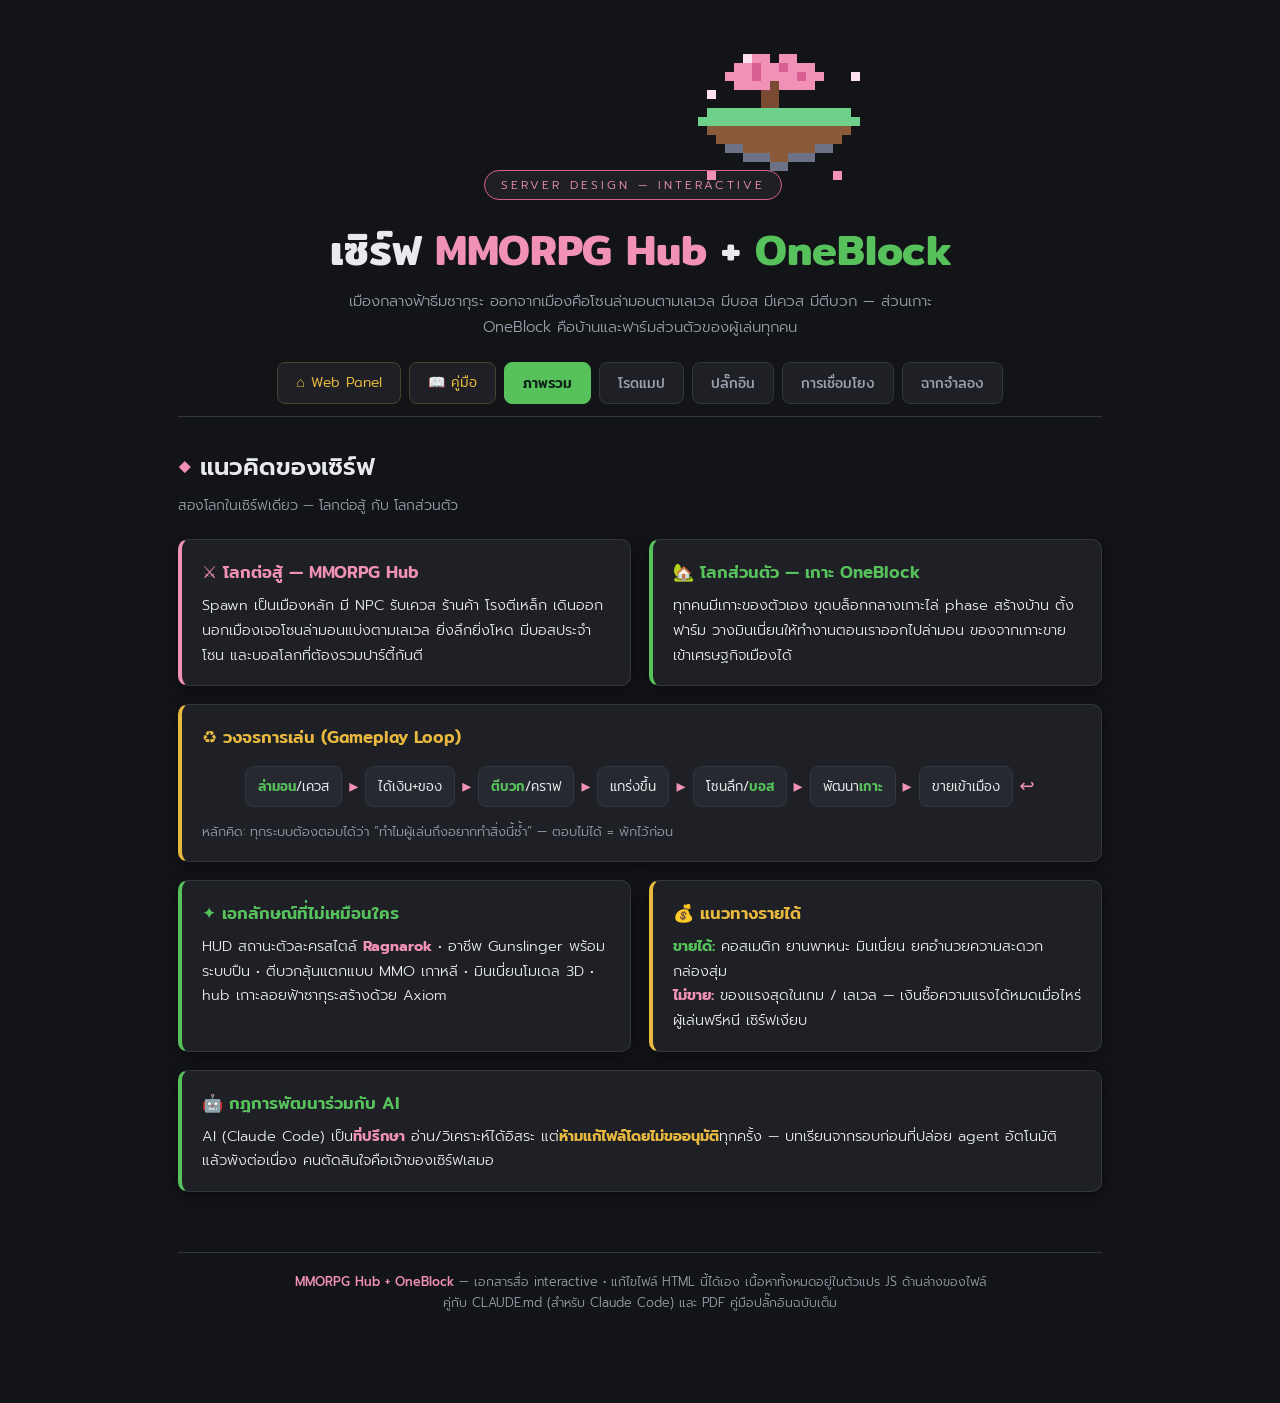
==== commit 8aff56a3: "เพิ่มหน้าคู่มือ guide.html: สูตรใช้งาน 17 เรื่อง (เปิด-ปิดเซิร์ฟ/backup/ยศ/ร้านค้า/CoreProtect/มอน/N" ====
--- a/plan.html
+++ b/plan.html
@@ -238,6 +238,7 @@
 
 <nav id="nav">
   <a class="back" href="index.html">⌂ Web Panel</a>
+  <a class="back" href="guide.html">📖 คู่มือ</a>
   <button data-t="overview" class="on">ภาพรวม</button>
   <button data-t="roadmap">โรดแมป</button>
   <button data-t="plugins">ปลั๊กอิน</button>
